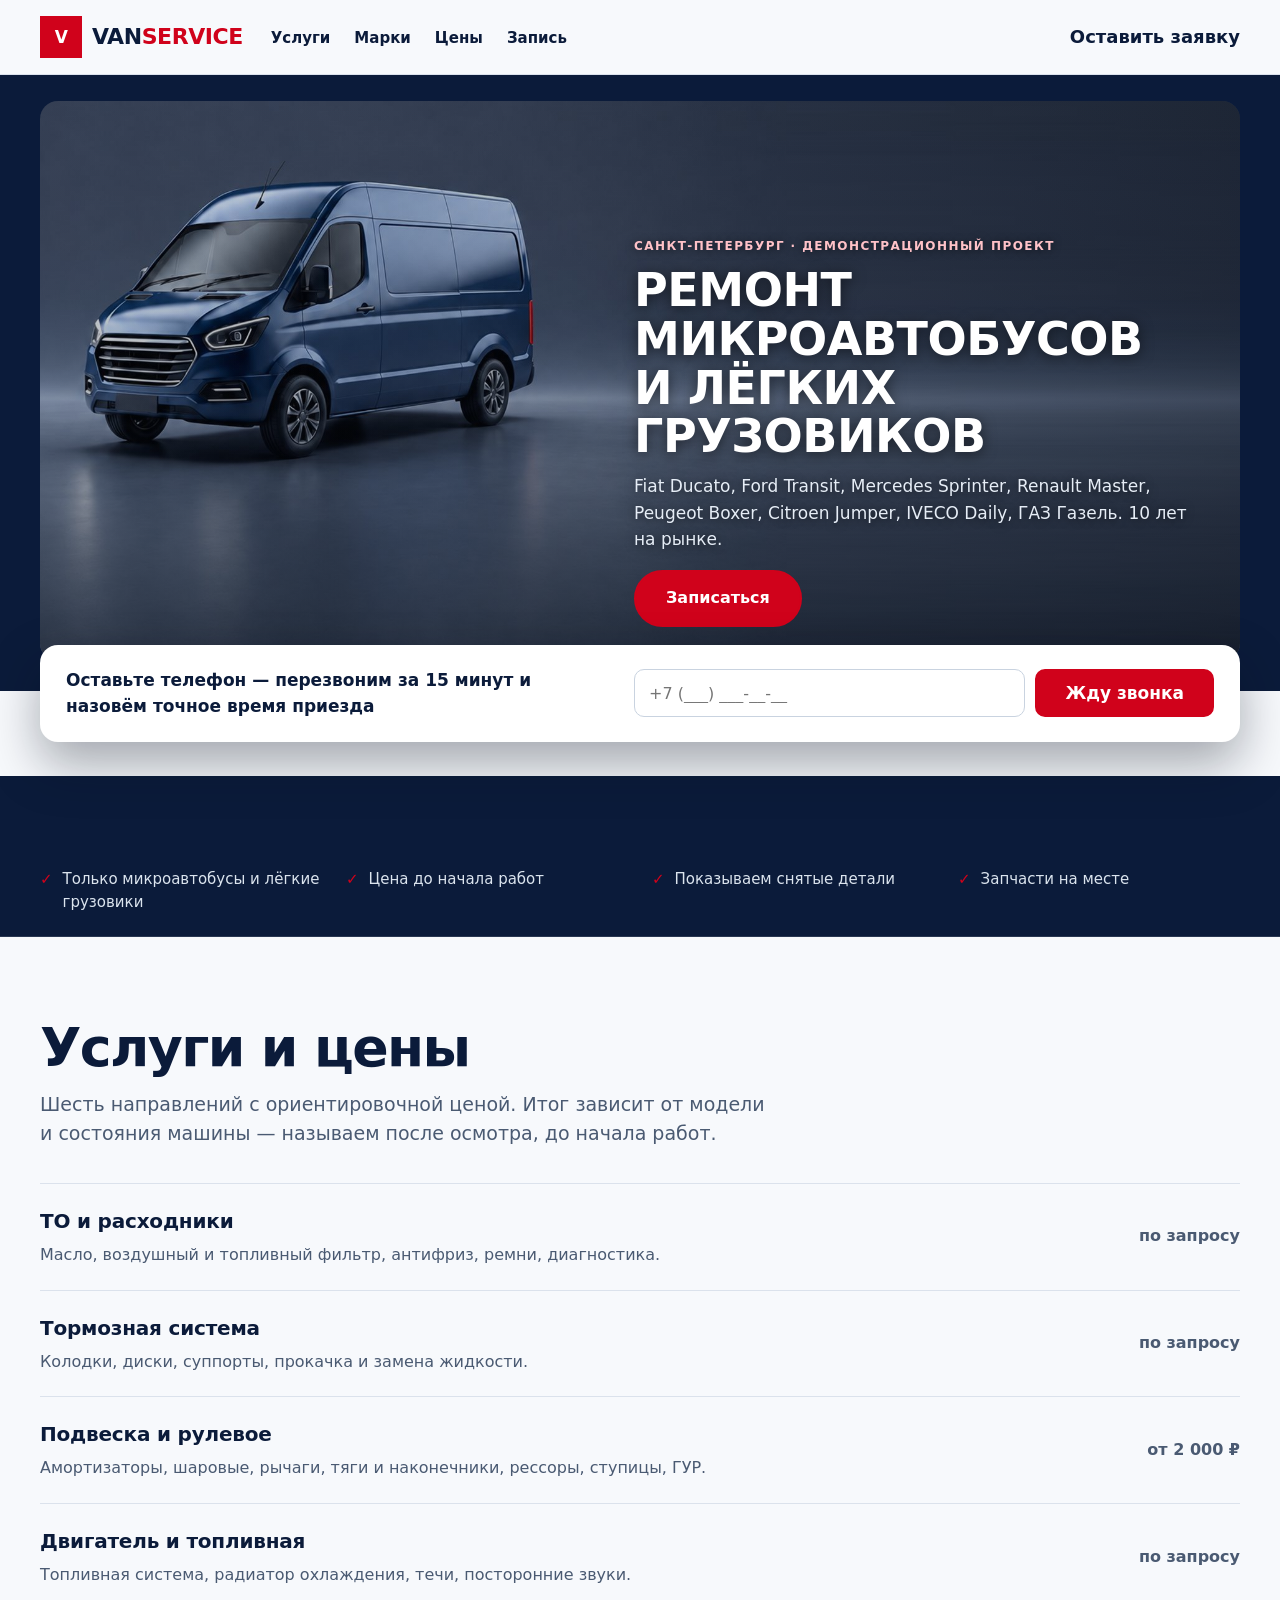
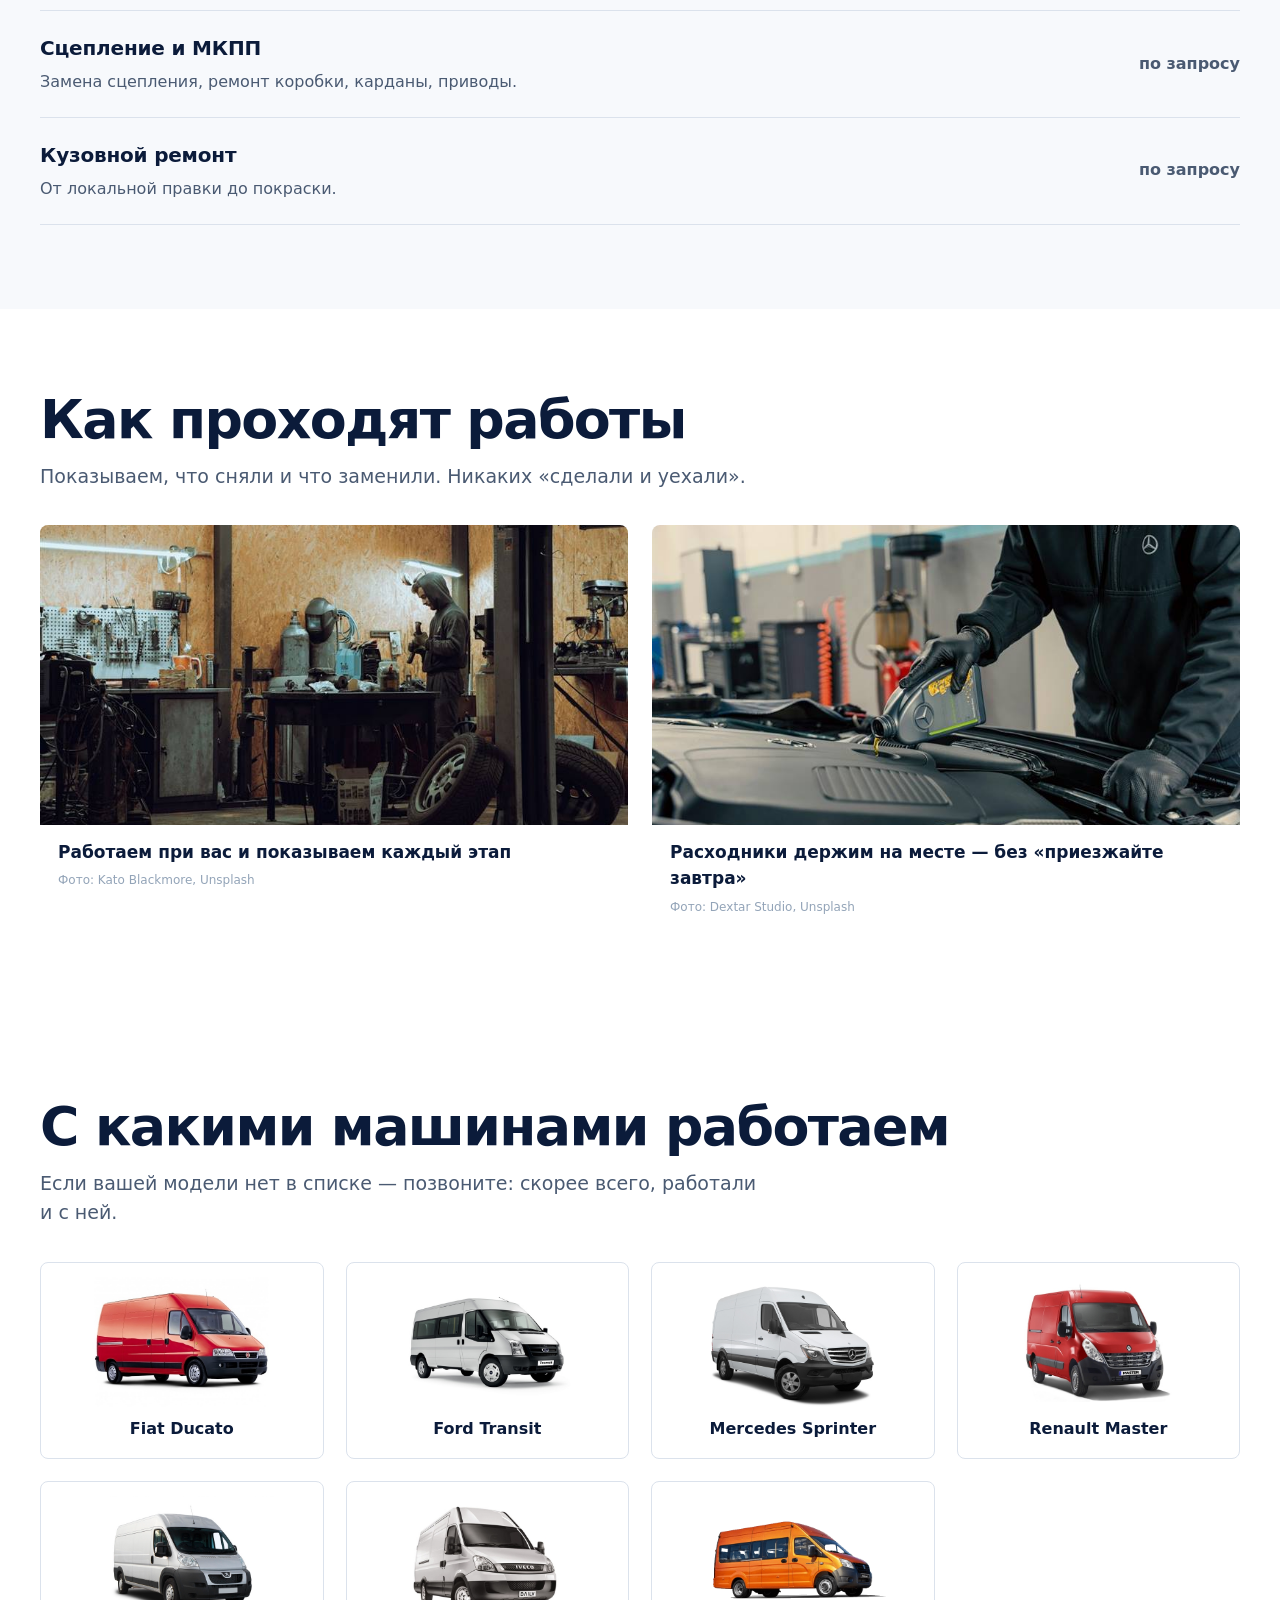
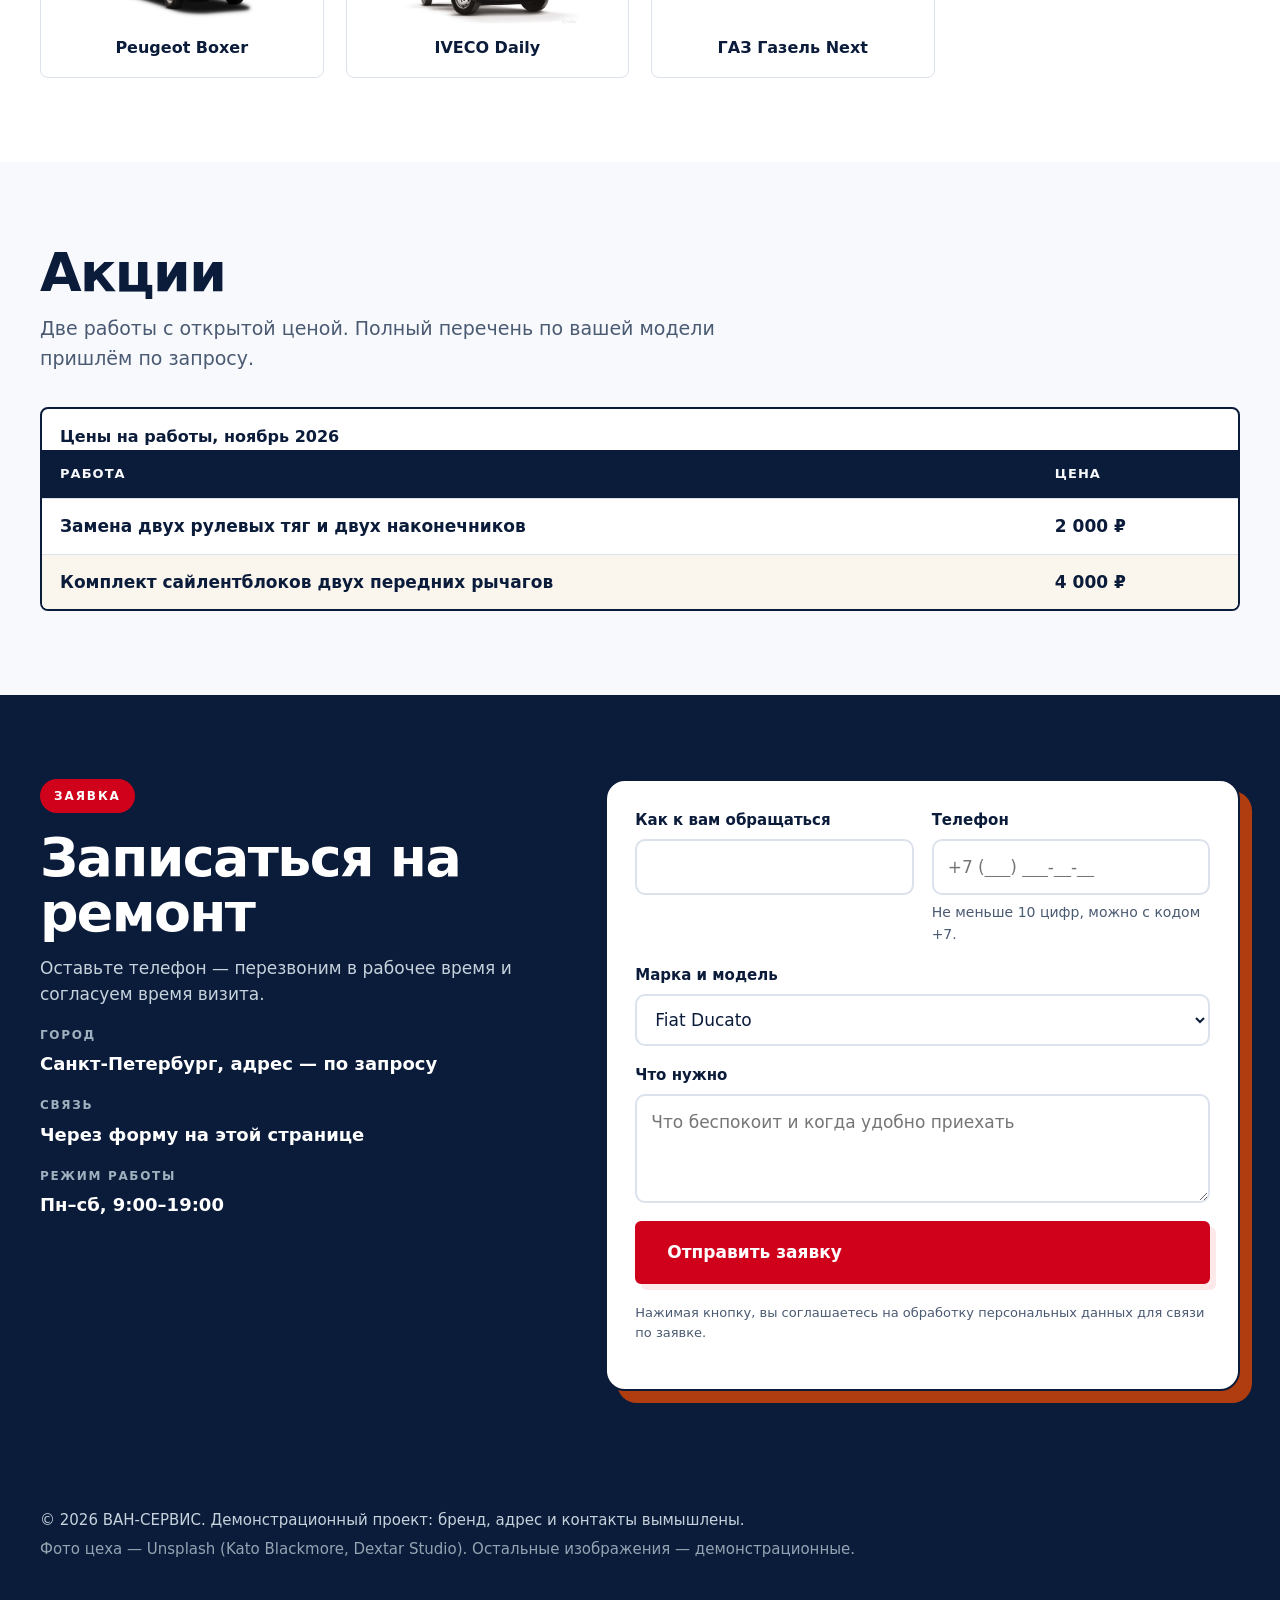
==== van-service/index.html @ dd8fe0c1 "Portfolio demo: van service landing (anonymized)" ====
<!DOCTYPE html>
<html lang="ru">
<head>
<meta charset="utf-8">
<meta name="viewport" content="width=device-width, initial-scale=1">
<title>Ремонт микроавтобусов — ВАН-СЕРВИС, Санкт-Петербург</title>
<meta name="description" content="Демонстрационный лендинг автосервиса: ремонт микроавтобусов Fiat Ducato, Ford Transit, Mercedes Sprinter, Renault Master, Peugeot Boxer, IVECO Daily и ГАЗ Газель. Бренд и контакты вымышлены.">
<link rel="stylesheet" href="styles.css">
<link rel="stylesheet" href="themes/premium.css">
<link rel="stylesheet" href="layout-photo-card.css">
<link rel="stylesheet" href="layout-sixt.css">
</head>
<body>
<a class="skip" href="#top">К основному содержимому</a>

<header class="site-header">
  <div class="wrap header-inner">
    <a class="logo" href="#top" aria-label="ВАН-СЕРВИС — на главную">
      <span class="logo-mark" aria-hidden="true">V</span>
      <span>VAN<span class="logo-accent">SERVICE</span></span>
    </a>
    <nav aria-label="Основная навигация">
      <ul class="nav">
        <li><a href="#services">Услуги</a></li>
        <li><a href="#models">Марки</a></li>
        <li><a href="#prices">Цены</a></li>
        <li><a href="#booking">Запись</a></li>
      </ul>
    </nav>
    <a class="phone" href="#booking">Оставить заявку</a>
  </div>
</header>

<main id="top" tabindex="-1">

  <!-- первый экран: тёмная полоса, авто-слайдер справа, белая карточка поверх -->
    <!-- первый экран в стиле Sixt: фото + текст поверх -->
  <section class="hero-sixt" aria-labelledby="hero-title">
    <div class="wrap">
      <div class="hero-sixt-media">
        <img src="assets/photos/van-studio-wide.jpg" width="2000" height="900"
             alt="Микроавтобус в тёмной студии">
        <div class="hero-sixt-text">
          <p class="hero-sixt-kicker">Санкт-Петербург · демонстрационный проект</p>
          <h1 id="hero-title">Ремонт микроавтобусов и лёгких грузовиков</h1>
          <p class="hero-sixt-lede">Fiat Ducato, Ford Transit, Mercedes Sprinter, Renault Master,
            Peugeot Boxer, Citroen Jumper, IVECO Daily, ГАЗ Газель. 10 лет на рынке.</p>
          <div class="hero-sixt-actions">
            <a class="btn btn-pill" href="#booking">Записаться</a>
          </div>
        </div>
      </div>
    </div>
  </section>
  <!-- полоса записи под первым экраном -->
  <section class="hero-strip" aria-label="Быстрая запись">
    <div class="wrap">
      <div class="hero-strip-inner">
        <p class="hero-strip-title">Оставьте телефон — перезвоним за 15 минут
          и назовём точное время приезда</p>
        <form class="hero-strip-form" novalidate>
          <label class="hero-strip-label" for="strip-phone">Телефон</label>
          <input id="strip-phone" name="phone" type="tel" inputmode="tel"
                 placeholder="+7 (___) ___-__-__" autocomplete="tel">
          <button class="btn" type="submit">Жду звонка</button>
        </form>
      </div>
    </div>
  </section>


  <!-- полоса фактов -->
  <section class="trust-strip" aria-label="Коротко о сервисе">
    <ul>
      <li>Только микроавтобусы и лёгкие грузовики</li>
      <li>Цена до начала работ</li>
      <li>Показываем снятые детали</li>
      <li>Запчасти на месте</li>
    </ul>
  </section>
<!-- услуги: каталог с ценами и сроком -->
  <section id="services" class="section" aria-labelledby="services-title">
    <div class="wrap">
      <h2 id="services-title">Услуги и цены</h2>
      <p class="section-lede">Шесть направлений с ориентировочной ценой. Итог зависит от модели
        и состояния машины — называем после осмотра, до начала работ.</p>
      <ul class="service-list">
        <li>
          <div>
            <h3>ТО и расходники</h3>
            <p>Масло, воздушный и топливный фильтр, антифриз, ремни, диагностика.</p>
          </div>
          <p class="service-price">по запросу</p>
        </li>
        <li>
          <div>
            <h3>Тормозная система</h3>
            <p>Колодки, диски, суппорты, прокачка и замена жидкости.</p>
          </div>
          <p class="service-price">по запросу</p>
        </li>
        <li>
          <div>
            <h3>Подвеска и рулевое</h3>
            <p>Амортизаторы, шаровые, рычаги, тяги и наконечники, рессоры, ступицы, ГУР.</p>
          </div>
          <p class="service-price">от 2 000 ₽</p>
        </li>
        <li>
          <div>
            <h3>Двигатель и топливная</h3>
            <p>Топливная система, радиатор охлаждения, течи, посторонние звуки.</p>
          </div>
          <p class="service-price">по запросу</p>
        </li>
        <li>
          <div>
            <h3>Сцепление и МКПП</h3>
            <p>Замена сцепления, ремонт коробки, карданы, приводы.</p>
          </div>
          <p class="service-price">по запросу</p>
        </li>
        <li>
          <div>
            <h3>Кузовной ремонт</h3>
            <p>От локальной правки до покраски.</p>
          </div>
          <p class="service-price">по запросу</p>
        </li>
      </ul>
    </div>
  </section>


  <!-- фото из цеха -->
  <section class="section section-alt" aria-labelledby="work-title">
    <div class="wrap">
      <h2 id="work-title">Как проходят работы</h2>
      <p class="section-lede">Показываем, что сняли и что заменили. Никаких «сделали и уехали».</p>
      <ul class="photo-grid">
        <li>
          <img src="assets/photos/photo-hands-opt.jpg" width="800" height="533" loading="lazy"
               alt="Мастер работает с двигателем микроавтобуса">
          <p class="photo-caption">Работаем при вас и показываем каждый этап</p>
          <p class="photo-credit">Фото: Kato Blackmore, Unsplash</p>
        </li>
        <li>
          <img src="assets/photos/photo-oil-opt.jpg" width="800" height="533" loading="lazy"
               alt="Замена масла в двигателе автомобиля">
          <p class="photo-caption">Расходники держим на месте — без «приезжайте завтра»</p>
          <p class="photo-credit">Фото: Dextar Studio, Unsplash</p>
        </li>
      </ul>
    </div>
  </section>

  <!-- марки -->
  <section id="models" class="section section-alt" aria-labelledby="models-title">
    <div class="wrap">
      <h2 id="models-title">С какими машинами работаем</h2>
      <p class="section-lede">Если вашей модели нет в списке — позвоните: скорее всего, работали и с ней.</p>
      <ul class="models">
        <li class="model"><img src="assets/ducato.jpg" width="600" height="400" loading="lazy" alt="Fiat Ducato"><p>Fiat Ducato</p></li>
        <li class="model"><img src="assets/transit.jpg" width="600" height="400" loading="lazy" alt="Ford Transit"><p>Ford Transit</p></li>
        <li class="model"><img src="assets/sprinter.jpg" width="600" height="400" loading="lazy" alt="Mercedes-Benz Sprinter"><p>Mercedes Sprinter</p></li>
        <li class="model"><img src="assets/master.jpg" width="600" height="400" loading="lazy" alt="Renault Master"><p>Renault Master</p></li>
        <li class="model"><img src="assets/boxer.jpg" width="600" height="400" loading="lazy" alt="Peugeot Boxer"><p>Peugeot Boxer</p></li>
        <li class="model"><img src="assets/iveco.jpg" width="600" height="400" loading="lazy" alt="IVECO Daily"><p>IVECO Daily</p></li>
        <li class="model"><img src="assets/gazelle-next.png" width="600" height="400" loading="lazy" alt="ГАЗ Газель Next"><p>ГАЗ Газель Next</p></li>
      </ul>
    </div>
  </section>

  <!-- цены -->
  <section id="prices" class="section" aria-labelledby="prices-title">
    <div class="wrap">
      <h2 id="prices-title">Акции</h2>
      <p class="section-lede">Две работы с открытой ценой. Полный перечень по вашей модели
        пришлём по запросу.</p>
      <div class="table-wrap" tabindex="0" role="region" aria-label="Таблица цен на работы">
        <table>
          <caption>Цены на работы, ноябрь 2026</caption>
          <thead>
            <tr>
              <th scope="col">Работа</th>
              <th scope="col">Цена</th>
            </tr>
          </thead>
          <tbody>
            <tr>
              <th scope="row">Замена двух рулевых тяг и двух наконечников</th>
              <td>2 000 ₽</td>
            </tr>
            <tr>
              <th scope="row">Комплект сайлентблоков двух передних рычагов</th>
              <td>4 000 ₽</td>
            </tr>
          </tbody>
        </table>
      </div>
    </div>
  </section>

  <!-- запись -->
  <section id="booking" class="section-dark" aria-labelledby="booking-title">
    <div class="wrap booking-grid">
      <div>
        <p class="eyebrow eyebrow-light">Заявка</p>
        <h2 id="booking-title">Записаться на ремонт</h2>
        <p class="dark-lede">Оставьте телефон — перезвоним в рабочее время и согласуем время визита.</p>
        <dl class="contacts">
          <dt>Город</dt>
          <dd>Санкт-Петербург, адрес — по запросу</dd>
          <dt>Связь</dt>
          <dd>Через форму на этой странице</dd>
          <dt>Режим работы</dt>
          <dd>Пн–сб, 9:00–19:00</dd>
        </dl>
      </div>

      <form class="form" id="booking-form" novalidate>
        <div class="field">
          <label for="name">Как к вам обращаться</label>
          <input id="name" name="name" type="text" autocomplete="name" required>
        </div>
        <div class="field">
          <label for="phone">Телефон</label>
          <input id="phone" name="phone" type="tel" autocomplete="tel" inputmode="tel"
                 placeholder="+7 (___) ___-__-__" aria-describedby="phone-hint" required>
          <p class="hint" id="phone-hint">Не меньше 10 цифр, можно с кодом +7.</p>
        </div>
        <div class="field field-wide">
          <label for="car">Марка и модель</label>
          <select id="car" name="car">
            <option>Fiat Ducato</option>
            <option>Ford Transit</option>
            <option>Mercedes Sprinter</option>
            <option>Renault Master</option>
            <option>Peugeot Boxer / Citroen Jumper</option>
            <option>IVECO Daily</option>
            <option>ГАЗ Газель / Газель Next</option>
            <option>Другая модель</option>
          </select>
        </div>
        <div class="field field-wide">
          <label for="comment">Что нужно</label>
          <textarea id="comment" name="comment" rows="3" placeholder="Что беспокоит и когда удобно приехать"></textarea>
        </div>
        <div class="field field-wide">
          <button class="btn" type="submit" id="submit">Отправить заявку</button>
          <p class="form-note">Нажимая кнопку, вы соглашаетесь на обработку персональных
            данных для связи по заявке.</p>
        </div>
        <p class="form-status" id="status" role="status" aria-live="polite"></p>
      </form>
    </div>
  </section>
</main>

<footer class="site-footer">
  <div class="wrap footer-inner">
    <p>© 2026 ВАН-СЕРВИС. Демонстрационный проект: бренд, адрес и контакты вымышлены.</p>
    <p class="credits">Фото цеха — Unsplash (Kato Blackmore, Dextar Studio). Остальные изображения — демонстрационные.</p>
  </div>
</footer>

<script>
  // форма в первом экране: переносим телефон в основную заявку
  (function () {
    var hero = document.querySelector('.hero-callback');
    if (!hero) return;
    hero.addEventListener('submit', function (e) {
      e.preventDefault();
      var val = document.getElementById('hero-phone').value.trim();
      var form = document.getElementById('booking-form');
      if (val && form) form.elements['phone'].value = val;
      document.getElementById('booking').scrollIntoView({ behavior: 'smooth', block: 'start' });
    });
  })();
</script>
<script src="slider.js"></script>
<script src="form.js"></script>

<script>
  // быстрая запись: телефон переносится в основную форму
  (function () {
    var strip = document.querySelector('.hero-strip-form');
    if (!strip) return;
    strip.addEventListener('submit', function (e) {
      e.preventDefault();
      var val = document.getElementById('strip-phone').value.trim();
      var form = document.getElementById('booking-form');
      if (form) {
        if (val) form.elements['phone'].value = val;
        document.getElementById('booking').scrollIntoView({ behavior: 'smooth', block: 'start' });
      }
    });
  })();
</script>
</body>
</html>
---- van-service/styles.css ----
/* ВАН-СЕРВИС — выразительная версия: бумага, графит, терракота.
   Контраст проверять: tools\check.py (светлая тема по умолчанию). */
:root {
  --ink: #0f1a24;
  --muted: #4a5a68;
  --line: #e3d8c6;
  --accent: #c2410c;
  --accent-dark: #9a3412;
  --accent-soft: #fbe7d5;
  --deep: #12212e;
  --deep-2: #1b3040;
  --paper: #f6f0e6;
  --dark: #12212e;
  --bg: #f6f0e6;
  --tint: #ffffff;
  --white: #ffffff;
  --radius: 4px;
  --shadow: 10px 10px 0 rgba(18, 33, 46, 0.12);
}

* { box-sizing: border-box; }
html { scroll-behavior: smooth; }

body {
  margin: 0;
  font: 17px/1.55 "Segoe UI", system-ui, -apple-system, sans-serif;
  color: var(--ink);
  background: var(--paper);
  -webkit-font-smoothing: antialiased;
}

.wrap { width: min(1200px, 100% - 40px); margin: 0 auto; }

h1, h2, h3 { margin: 0 0 14px; letter-spacing: -0.03em; }
h1 { font-size: clamp(34px, 4.4vw, 64px); line-height: 1.0; font-weight: 900; }
h2 { font-size: clamp(30px, 4.2vw, 58px); line-height: 1.02; font-weight: 900; }
h3 { font-size: 19px; font-weight: 800; letter-spacing: -0.01em; }
p { margin: 0 0 14px; }
a { color: var(--accent); }
a:hover { color: var(--accent-dark); }
.hl { color: var(--accent); }

:focus-visible { outline: 3px solid var(--accent); outline-offset: 3px; }

.skip {
  position: absolute; left: -9999px; top: 0; padding: 12px 18px;
  background: var(--ink); color: #fff; z-index: 100; font-weight: 700;
}
.skip:focus { left: 0; color: #fff; }

/* ---------- шапка ---------- */
.site-header {
  position: sticky; top: 0; z-index: 30;
  background: var(--paper);
  border-bottom: 1px solid var(--line);
}
.header-inner { display: flex; align-items: center; gap: 28px; padding: 16px 0; flex-wrap: wrap; }
.logo { display: inline-flex; align-items: center; gap: 10px; text-decoration: none; color: var(--ink); font-weight: 900; font-size: 22px; letter-spacing: -0.02em; }
.logo-mark { display: inline-grid; place-items: center; width: 42px; height: 42px; background: var(--accent); color: #fff; font-size: 17px; font-weight: 900; }
.logo-accent { color: var(--accent); }
.nav { display: flex; gap: 24px; list-style: none; margin: 0; padding: 0; flex-wrap: wrap; }
.nav a { color: var(--ink); text-decoration: none; font-weight: 700; font-size: 15px; padding: 6px 0; border-bottom: 2px solid transparent; }
.nav a:hover { border-bottom-color: var(--accent); }
.phone { margin-left: auto; font-weight: 900; font-size: 18px; text-decoration: none; color: var(--ink); white-space: nowrap; }
.phone:hover { color: var(--accent); }

/* ---------- кнопки ---------- */
.btn {
  display: inline-flex; align-items: center; gap: 8px;
  padding: 16px 30px; background: var(--accent); color: #fff;
  font: inherit; font-weight: 800; text-decoration: none;
  border: 2px solid var(--accent); border-radius: var(--radius);
  box-shadow: 6px 6px 0 var(--ink);
  cursor: pointer; transition: transform .12s ease, box-shadow .12s ease;
}
.btn:hover { background: var(--accent-dark); border-color: var(--accent-dark); color: #fff; transform: translate(2px, 2px); box-shadow: 3px 3px 0 var(--ink); }
.btn-ghost { background: transparent; color: var(--ink); border-color: var(--ink); box-shadow: 6px 6px 0 var(--accent); }
.btn-ghost:hover { background: var(--ink); color: var(--paper); border-color: var(--ink); box-shadow: 3px 3px 0 var(--accent); }
.section-dark .btn { box-shadow: 6px 6px 0 var(--accent-soft); }

/* ---------- первый экран ---------- */
.hero-slider {
  position: relative;
  overflow: hidden;
  background: var(--paper);
  border-bottom: 1px solid var(--line);
}
.hero-slider::before {
  content: "";
  position: absolute; inset: 0;
  background: var(--deep);
  clip-path: polygon(66% 0, 100% 0, 100% 100%, 52% 100%);
  z-index: 0;
}
.hero-slider::after {
  content: "";
  position: absolute; right: 0; bottom: 0; width: 46%; height: 100%;
  background:
    repeating-linear-gradient(135deg, rgba(255,255,255,.05) 0 2px, transparent 2px 14px);
  z-index: 0;
}
.hero-slider .slides { position: relative; z-index: 1; }
.hero-slider .slide { display: none; }
.hero-slider .slide.is-active { display: block; }

.slide-inner {
  display: grid;
  grid-template-columns: 1.02fr 0.98fr;
  gap: 40px;
  align-items: center;
  padding: 64px 0 44px;
  min-height: 560px;
}
.slide-text h1, .slide-text h2 { margin-bottom: 20px; }
.slide-text h1 .hl, .slide-text h2 .hl { color: var(--accent); }
.eyebrow {
  display: inline-block; margin: 0 0 18px;
  background: var(--ink); color: var(--paper);
  font-size: 12px; font-weight: 800; letter-spacing: .16em;
  text-transform: uppercase; padding: 8px 14px;
}
.slide-text { max-width: 58ch; }
.slide-lede { font-size: 19px; color: var(--muted); max-width: 42ch; }
.hero-actions { display: flex; gap: 14px; flex-wrap: wrap; margin: 28px 0 0; }

.slide-visual { position: relative; }
.slide-visual img {
  display: block; width: 100%; max-height: 430px; object-fit: contain;
  background: #fff; padding: 14px;
  border: 2px solid var(--ink);
  box-shadow: 12px 12px 0 rgba(255, 255, 255, 0.16);
}
.slide-note {
  margin: 16px 0 0; color: #e7ddcf; font-size: 16px; text-align: center;
}
.slide-note strong { display: block; margin-top: 4px; color: #fff; font-size: 30px; font-weight: 900; letter-spacing: -0.02em; }

.slider-bar {
  position: relative; z-index: 1;
  display: flex; align-items: center; justify-content: center; gap: 16px;
  padding: 0 0 28px;
}
.slider-btn {
  width: 48px; height: 48px; border-radius: 0;
  border: 2px solid var(--ink); background: var(--paper); color: var(--ink);
  font-size: 24px; line-height: 1; cursor: pointer; font-weight: 700;
}
.slider-btn:hover { background: var(--accent); border-color: var(--accent); color: #fff; }
.slider-dots { display: flex; gap: 8px; }
.dot { width: 34px; height: 6px; padding: 0; border: 0; background: rgba(18,33,46,.25); cursor: pointer; }
.dot.is-active { background: var(--accent); }
.sr-only { position: absolute; width: 1px; height: 1px; padding: 0; margin: -1px; overflow: hidden; clip: rect(0 0 0 0); white-space: nowrap; border: 0; }

/* ---------- цифры ---------- */
.stats { background: var(--deep); color: #fff; }
.stats-row {
  display: grid; grid-template-columns: repeat(auto-fit, minmax(200px, 1fr));
  gap: 1px; background: rgba(255,255,255,.14);
  border-top: 1px solid rgba(255,255,255,.14);
}
.stat { background: var(--deep); padding: 26px 20px; }
.stat b { display: block; font-size: clamp(34px, 4vw, 56px); font-weight: 900; letter-spacing: -0.04em; color: var(--accent-soft); line-height: 1; margin-bottom: 6px; }
.stat span { font-size: 15px; color: #c6d2dc; }

/* ---------- секции ---------- */
.section { padding: 84px 0; background: var(--paper); }
.section-alt { background: var(--white); }
.section-lede { color: var(--muted); max-width: 60ch; margin-bottom: 34px; font-size: 19px; }

/* преимущества */
.features { display: grid; grid-template-columns: repeat(auto-fit, minmax(260px, 1fr)); gap: 24px; list-style: none; margin: 0; padding: 0; }
.features li { background: var(--white); border: 1px solid var(--line); border-top: 6px solid var(--accent); padding: 26px; }
.feature-icon { display: grid; place-items: center; width: 46px; height: 46px; background: var(--accent-soft); margin-bottom: 16px; }
.feature-icon svg, .card .icon svg { width: 24px; height: 24px; fill: none; stroke: var(--accent); stroke-width: 2; stroke-linecap: round; stroke-linejoin: round; }
.features p { color: var(--muted); margin: 0; }

/* услуги — тёмная полоса */
.section-dark-band { background: var(--deep); color: #fff; padding: 84px 0; }
.section-dark-band h2 { color: #fff; }
.section-dark-band .section-lede { color: #c6d2dc; }
.cards { display: grid; grid-template-columns: repeat(auto-fit, minmax(300px, 1fr)); gap: 22px; list-style: none; margin: 0; padding: 0; }
.card {
  display: flex; flex-direction: column;
  background: var(--deep-2); border: 1px solid rgba(255,255,255,.14);
  padding: 26px; transition: border-color .15s ease, transform .15s ease;
}
.card:hover { border-color: var(--accent); transform: translateY(-3px); }
.card .icon { display: grid; place-items: center; width: 46px; height: 46px; background: rgba(194,65,12,.22); margin-bottom: 16px; }
.card p { color: #c6d2dc; margin-bottom: 12px; font-size: 16px; }
.card .price { margin: auto 0 0; padding-top: 12px; color: var(--accent-soft); font-weight: 900; font-size: 22px; letter-spacing: -0.02em; }

/* марки */
.models { display: grid; grid-template-columns: repeat(auto-fit, minmax(250px, 1fr)); gap: 22px; list-style: none; margin: 0; padding: 0; }
.model { background: var(--white); border: 1px solid var(--line); padding: 14px 14px 10px; text-align: center; }
.model img { display: block; width: 100%; height: 130px; object-fit: contain; }
.model p { margin: 10px 0 6px; font-weight: 800; font-size: 16px; }

/* таблица */
.table-wrap { overflow-x: auto; border: 2px solid var(--ink); background: var(--white); }
table { border-collapse: collapse; width: 100%; min-width: 540px; }
caption { text-align: left; padding: 16px 18px 0; font-weight: 800; font-size: 16px; }
th, td { padding: 14px 18px; text-align: left; border-bottom: 1px solid var(--line); }
thead th { background: var(--ink); color: var(--paper); font-size: 13px; text-transform: uppercase; letter-spacing: .08em; }
tbody tr:nth-child(even) { background: #faf6ee; }
tbody tr:last-child th, tbody tr:last-child td { border-bottom: 0; }
td { white-space: nowrap; font-weight: 800; }

/* шаги */
.steps { display: grid; grid-template-columns: repeat(auto-fit, minmax(250px, 1fr)); gap: 22px; list-style: none; counter-reset: step; margin: 0; padding: 0; }
.steps li { position: relative; background: var(--white); border: 1px solid var(--line); padding: 28px 24px 24px; }
.steps li::before {
  counter-increment: step; content: counter(step, decimal-leading-zero);
  display: block; font-size: 44px; font-weight: 900; line-height: 1;
  color: var(--accent); letter-spacing: -0.04em; margin-bottom: 12px;
}
.steps p { color: var(--muted); margin: 0; }

/* запись */
.section-dark { background: var(--deep); color: #fff; padding: 84px 0; }
.section-dark h2 { color: #fff; }
.eyebrow-light { background: var(--accent); color: #fff; }
.dark-lede { color: #c6d2dc; max-width: 44ch; }
.booking-grid { display: grid; grid-template-columns: 0.9fr 1.1fr; gap: 46px; align-items: start; }
.contacts { margin: 0; }
.contacts dt { font-weight: 800; margin-top: 18px; font-size: 12px; letter-spacing: .14em; text-transform: uppercase; color: #9fb0be; }
.contacts dd { margin: 6px 0 0; font-size: 18px; font-weight: 700; color: #fff; }
.contacts a { color: var(--accent-soft); }

.form {
  background: var(--white); color: var(--ink);
  border: 2px solid var(--ink); padding: 28px;
  display: grid; grid-template-columns: 1fr 1fr; gap: 18px;
  box-shadow: 12px 12px 0 rgba(194, 65, 12, 0.9);
}
.field { display: flex; flex-direction: column; gap: 7px; }
.field-wide { grid-column: 1 / -1; }
label { font-weight: 700; font-size: 15px; }
input, select, textarea {
  font: inherit; color: var(--ink); width: 100%;
  padding: 13px 14px; background: #fff;
  border: 2px solid var(--line); border-radius: 0;
}
input:hover, select:hover, textarea:hover { border-color: #c9bda8; }
input:focus, select:focus, textarea:focus { border-color: var(--accent); outline: 3px solid rgba(194,65,12,.25); outline-offset: 1px; }
textarea { resize: vertical; }
.hint { margin: 0; font-size: 14px; color: var(--muted); }
.form-note { margin: 12px 0 0; font-size: 13px; color: var(--muted); }
.form-status { grid-column: 1 / -1; margin: 0; font-weight: 800; }
.form-status.ok { color: #0d6b3f; }
.form-status.err { color: #b42318; }
input[aria-invalid="true"], select[aria-invalid="true"] { border-color: #b42318; background: #fff6f5; }

/* подвал */
.site-footer { background: var(--ink); color: #c6d2dc; padding: 34px 0 44px; font-size: 15px; }
.footer-inner p { margin: 0 0 6px; }
.credits { color: #93a4b2; }

/* адаптив */
@media (max-width: 900px) {
  .hero-slider::before { clip-path: polygon(0 62%, 100% 44%, 100% 100%, 0 100%); }
  .hero-slider::after { display: none; }
  .slide-inner { grid-template-columns: 1fr; gap: 24px; padding: 36px 0 28px; min-height: 0; }
  .slide-visual { order: -1; }
  .slide-visual img { max-height: 240px; }
  .slide-note { color: var(--muted); }
  .slide-note strong { color: var(--accent); }
  .booking-grid { grid-template-columns: 1fr; gap: 32px; }
  .form { grid-template-columns: 1fr; box-shadow: 8px 8px 0 rgba(194,65,12,.9); }
  .phone { margin-left: 0; }
  .section, .section-dark, .section-dark-band { padding: 56px 0; }
}

@media (prefers-reduced-motion: reduce) {
  html { scroll-behavior: auto; }
  * { transition: none !important; animation: none !important; }
  .btn:hover, .card:hover { transform: none; }
}

/* ======================= СКРУГЛЕНИЯ ======================= */
:root { --radius: 16px; }

.btn { border-radius: 12px; }
.btn-ghost { border-radius: 12px; }

.eyebrow { border-radius: 999px; }

.card { border-radius: var(--radius); }
.features li { border-radius: var(--radius); }
.steps li { border-radius: var(--radius); }
.model { border-radius: var(--radius); overflow: hidden; }
.model img { border-radius: 10px; }

.table-wrap { border-radius: var(--radius); overflow: hidden; }

.slide-visual img { border-radius: 18px; }
.slide-note { border-radius: 0; }

.form { border-radius: 20px; }
input, select, textarea { border-radius: 10px; }

.slider-btn { border-radius: 50%; }
.dot { border-radius: 999px; }

.stats-row { border-radius: 0; }
.stat { border-radius: 0; }

.site-footer { border-radius: 0; }
/* шапка на телефоне: ссылка-действие как пилюля */
@media (max-width: 900px) {
  .header-inner .phone {
    display: inline-block; margin-top: 8px; padding: 9px 16px;
    font-size: 15px; line-height: 1; color: #fff;
    background: #d0021b; border-radius: 999px;
  }
  .header-inner .phone:hover { color: #fff; background: #b00216; }
}
---- van-service/themes/premium.css ----
/* Premium Trades: тёмно-синий + красный (рецепт H, как Pimlico) */
:root {
  --ink: #0b1b3a; --muted: #4a5a72; --line: #dbe2ec;
  --accent: #d0021b; --accent-dark: #b00016; --accent-soft: #fde8ea;
  --deep: #0b1b3a; --deep-2: #132a52;
  --paper: #f7f9fc; --white: #ffffff; --dark: #0b1b3a; --bg: #f7f9fc; --tint: #ffffff;
  --radius: 8px;
}
.btn { box-shadow: none; border-radius: 6px; }
.btn:hover { transform: none; box-shadow: 0 10px 24px rgba(208, 2, 27, .25); }
.stats { background: var(--deep); }
.stat b { color: #ffffff; }
.stat span { color: #b9c6d8; }
---- van-service/layout-photo-card.css ----
/* Компоновка «фото-полоса + карточка поверх» для ВАН-СЕРВИС.
   Работает поверх styles.css и темы premium. */

.hero-band {
  position: relative;
  background: var(--deep);
  color: #fff;
  overflow: hidden;
  padding: 56px 0 44px;
}
.hero-band::before {
  content: "";
  position: absolute; inset: 0;
  background: repeating-linear-gradient(135deg, rgba(255,255,255,.04) 0 2px, transparent 2px 18px);
  pointer-events: none;
}
.hero-band-inner {
  position: relative;
  z-index: 1;
  display: grid;
  grid-template-columns: minmax(320px, 560px) 1fr;
  gap: 40px;
  align-items: start;
}

/* белая карточка поверх тёмной полосы */
.hero-card {
  background: #fff;
  color: var(--ink);
  border-radius: 20px;
  padding: 32px;
  box-shadow: 0 26px 60px rgba(0, 0, 0, .35);
  margin-bottom: -70px;
}
.hero-card h1 { font-size: clamp(28px, 3.2vw, 44px); margin-bottom: 14px; }
.hero-card-lede { color: var(--muted); font-size: 17px; margin-bottom: 20px; }
.hero-callback { display: grid; grid-template-columns: 1fr auto; gap: 12px; align-items: end; }
.hero-callback .btn { height: 52px; }
.hero-rating {
  margin: 16px 0 0;
  font-size: 14px;
  color: var(--muted);
}
.hero-rating b { color: var(--ink); }

/* слайдер справа */
.hero-visual { position: relative; }
.hero-visual .slides { position: relative; }
.hero-visual .slide { display: none; margin: 0; }
.hero-visual .slide.is-active { display: block; }
.hero-visual .slide img {
  width: 100%;
  height: auto;
  max-height: 420px;
  object-fit: contain;
  display: block;
  background: #fff;
  border-radius: 18px;
  padding: 14px;
}
.hero-visual .slider-bar {
  display: flex;
  align-items: center;
  justify-content: center;
  gap: 14px;
  padding: 16px 0 0;
}

/* полоса фактов под первым экраном */
.trust-strip {
  background: var(--deep);
  color: #fff;
  padding: 92px 0 22px;
  border-bottom: 1px solid rgba(255,255,255,.12);
}
.trust-strip ul {
  width: min(1200px, 100% - 40px);
  margin: 0 auto;
  display: grid;
  grid-template-columns: repeat(auto-fit, minmax(220px, 1fr));
  gap: 12px 24px;
  list-style: none;
  padding: 0;
}
.trust-strip li {
  display: flex;
  gap: 10px;
  align-items: flex-start;
  font-size: 15px;
  color: #dbe4ee;
}
.trust-strip li::before { content: "✓"; color: var(--accent); font-weight: 800; }

/* каталог услуг: строка + цена справа */
.service-list { list-style: none; margin: 0; padding: 0; }
.service-list li {
  display: grid;
  grid-template-columns: 1fr auto;
  gap: 24px;
  align-items: center;
  padding: 22px 0;
  border-bottom: 1px solid var(--line);
}
.service-list li:first-child { border-top: 1px solid var(--line); }
.service-list h3 { margin: 0 0 6px; font-size: 20px; }
.service-list p { margin: 0; color: var(--muted); font-size: 16px; }
.service-price {
  margin: 0;
  font-weight: 800;
  font-size: 20px;
  white-space: nowrap;
  color: var(--accent);
}

@media (max-width: 900px) {
  .hero-band { padding-top: 28px; }
  .hero-band-inner { grid-template-columns: 1fr; gap: 24px; }
  .hero-visual { order: -1; }
  .hero-visual .slide img { max-height: 220px; }
  .hero-card { margin-bottom: 0; padding: 24px; }
  .hero-callback { grid-template-columns: 1fr; }
  .trust-strip { padding: 24px 0 18px; }
  .service-list li { grid-template-columns: 1fr; gap: 8px; }
}

/* фото-полоса */
.photo-band { position: relative; }
.photo-band img { width: 100%; height: 440px; object-fit: cover; object-position: center 58%; display: block; }
.photo-band-note {
  position: absolute;
  left: max(20px, calc((100% - 1200px) / 2));
  bottom: 32px;
  max-width: 560px;
  background: rgba(11, 27, 58, .9);
  color: #fff;
  padding: 22px 24px;
  border-radius: 16px;
}
.photo-band-note p { margin: 0 0 8px; color: #dbe4ee; font-size: 16px; }
.photo-band-note p:last-child { margin-bottom: 0; }
.photo-band-kicker {
  text-transform: uppercase;
  letter-spacing: .1em;
  font-size: 12px;
  color: #ffb3b9 !important;
  margin-bottom: 10px !important;
}
.photo-credit { font-size: 12px !important; color: #93a4b8 !important; }

@media (max-width: 900px) {
  .photo-band img { height: 300px; }
  .photo-band-note { position: static; border-radius: 0; }
}

/* фотоблок «как работаем» */
.photo-grid {
  display: grid;
  grid-template-columns: repeat(auto-fit, minmax(300px, 1fr));
  gap: 24px;
  list-style: none;
  margin: 0;
  padding: 0;
}
.photo-grid li { background: #fff; border-radius: var(--radius); overflow: hidden; }
.photo-grid img { width: 100%; height: 300px; object-fit: cover; display: block; }
.photo-caption { margin: 14px 18px 6px; font-weight: 700; font-size: 17px; }
.photo-credit { margin: 0 18px 16px; font-size: 12px; color: var(--muted); }





/* --- фото фоном первого экрана, карточка вверху справа --- */
.hero-band {
  position: relative;
  background: linear-gradient(120deg, #0d2145 0%, #0b1b3a 55%, #081428 100%);
  padding: 36px 0 36px;
}
.hero-photo {
  position: absolute;
  left: max(18px, calc((100% - 1240px) / 2));
  top: 50%;
  transform: translateY(-50%);
  width: min(58%, 620px);
  height: 440px;
  object-fit: cover;
  object-position: center 55%;
  border-radius: 18px;
  box-shadow: 0 26px 60px rgba(0, 0, 0, .45);
  display: block;
}
.hero-band::before { display: none; }
.hero-band-inner {
  display: flex;
  justify-content: flex-end;
  align-items: flex-start;
  min-height: 560px;
  max-width: none;
  padding-right: 18px;
}
.hero-visual { display: none; }
.hero-card {
  width: min(470px, 100%);
  margin: 0;
  padding: 26px 28px 24px;
}
.hero-card h1 { font-size: clamp(26px, 2.6vw, 36px); }
.hero-card-lede { font-size: 15px; margin-bottom: 16px; }

@media (max-width: 900px) {
  .hero-band { padding: 20px 0 16px; background-position: 58% 32%; }
  .hero-band-inner { display: block; min-height: 0; }
  .hero-card { width: 100%; padding: 20px; }
}

/* форма в карточке первого экрана — в одну колонку */
.hero-card .hero-callback { grid-template-columns: 1fr; gap: 10px; }
.hero-card .hero-callback .btn { width: 100%; height: 48px; }
.hero-card { padding-bottom: 28px; }
---- van-service/layout-sixt.css ----
/* Первый экран в стиле Sixt: фото с текстом поверх */
.hero-sixt { background: #0b1b3a; padding: 26px 0 30px; }
.hero-sixt-media { position: relative; border-radius: 18px; overflow: hidden; }
.hero-sixt-media img {
  width: 100%; height: 560px; object-fit: cover; object-position: 0% 50%; display: block;
}
.hero-sixt-media::after {
  content: ""; position: absolute; inset: 0;
  background: linear-gradient(180deg, rgba(5,11,22,.10) 0%, rgba(5,11,22,.25) 55%, rgba(5,11,22,.62) 100%),
              linear-gradient(260deg, rgba(5,11,22,.45) 0%, rgba(5,11,22,.12) 55%, rgba(5,11,22,0) 100%);
}
.hero-sixt-text { position: absolute; left: auto; right: 46px; bottom: 34px; z-index: 2; color: #fff; max-width: 560px; }
.hero-sixt-kicker {
  text-transform: uppercase; letter-spacing: .12em; font-size: 12px;
  color: #ffc2c8; margin: 0 0 10px; font-weight: 700; text-shadow: 0 1px 8px rgba(0, 0, 0, .6);
}
.hero-sixt-text h1 {
  text-shadow: 0 2px 14px rgba(0, 0, 0, .55);
  font-size: clamp(28px, 3.6vw, 52px); line-height: 1.06; margin: 0 0 12px;
  text-transform: uppercase; letter-spacing: -.01em; max-width: 22ch;
}
.hero-sixt-lede { color: #e6edf6; font-size: 17px; max-width: 62ch; margin: 0 0 18px;
  text-shadow: 0 1px 10px rgba(0, 0, 0, .60); }
.hero-sixt-actions { display: flex; align-items: center; gap: 18px; flex-wrap: wrap; }
.btn-pill { border-radius: 999px; padding: 14px 30px; font-size: 16px; }
.hero-sixt-phone {
  color: #fff; font-weight: 800; font-size: 18px; text-decoration: none;
  border-bottom: 2px solid rgba(255,255,255,.45); padding-bottom: 2px;
}
.hero-sixt-facts { color: #dfe7f1; font-size: 14px; margin: 14px 0 0; text-shadow: 0 1px 8px rgba(0, 0, 0, .6); }
.hero-sixt-facts b { color: #fff; }

@media (max-width: 900px) {
  .hero-sixt { padding: 16px 0 20px; }
  .hero-sixt-media { background: #0d2145; }
  .hero-sixt-media img { height: 250px; object-position: 8% 45%; border-radius: 14px 14px 0 0; }
  .hero-sixt-media::after { display: none; }
  .hero-sixt-text { position: static; padding: 18px 16px 20px; max-width: none; }
  .hero-sixt-text { left: auto; right: 18px; bottom: 20px; max-width: calc(100% - 36px); }
  .hero-sixt-text h1 {
  text-shadow: 0 2px 14px rgba(0, 0, 0, .55); font-size: 26px; max-width: none; }
  .hero-sixt-lede { font-size: 15px; margin-bottom: 14px; }
  .btn-pill { padding: 13px 24px; }
  .hero-sixt-phone { font-size: 16px; }
}

/* полоса быстрой записи под первым экраном */
.hero-strip { margin-top: -46px; position: relative; z-index: 5; padding-bottom: 34px; }
.hero-strip-inner {
  background: #fff; border-radius: 18px; padding: 22px 26px;
  box-shadow: 0 22px 50px rgba(6, 14, 30, .35);
  display: flex; align-items: center; justify-content: space-between; gap: 24px;
  flex-wrap: wrap;
}
.hero-strip-title { margin: 0; font-weight: 700; font-size: 17px; color: #0b1b3a; max-width: 46ch; }
.hero-strip-form { display: flex; align-items: center; gap: 10px; flex: 1 1 380px; }
.hero-strip-label {
  position: absolute; width: 1px; height: 1px; overflow: hidden;
  clip: rect(0 0 0 0); white-space: nowrap;
}
.hero-strip-form input {
  flex: 1 1 auto; min-width: 180px; height: 48px; border-radius: 10px;
  border: 1px solid #c9d3e0; padding: 0 14px; font-size: 16px; color: #101828;
}
.hero-strip-form input:focus { outline: 3px solid rgba(208, 2, 27, .35); outline-offset: 1px; }
.hero-strip-form .btn { height: 48px; padding: 0 28px; border-radius: 10px; white-space: nowrap; }

@media (max-width: 900px) {
  .hero-strip { margin-top: -18px; padding-bottom: 22px; }
  .hero-strip-inner { padding: 18px; gap: 14px; }
  .hero-strip-title { font-size: 15px; }
  .hero-strip-form { flex: 1 1 100%; }
}

@media (max-width: 600px) {
  .hero-strip { margin-top: -14px; }
  .hero-strip-inner { padding: 16px; }
  .hero-strip-form { flex-direction: column; align-items: stretch; gap: 8px; }
  .hero-strip-form input { width: 100%; }
  .hero-strip-form .btn { width: 100%; }
}
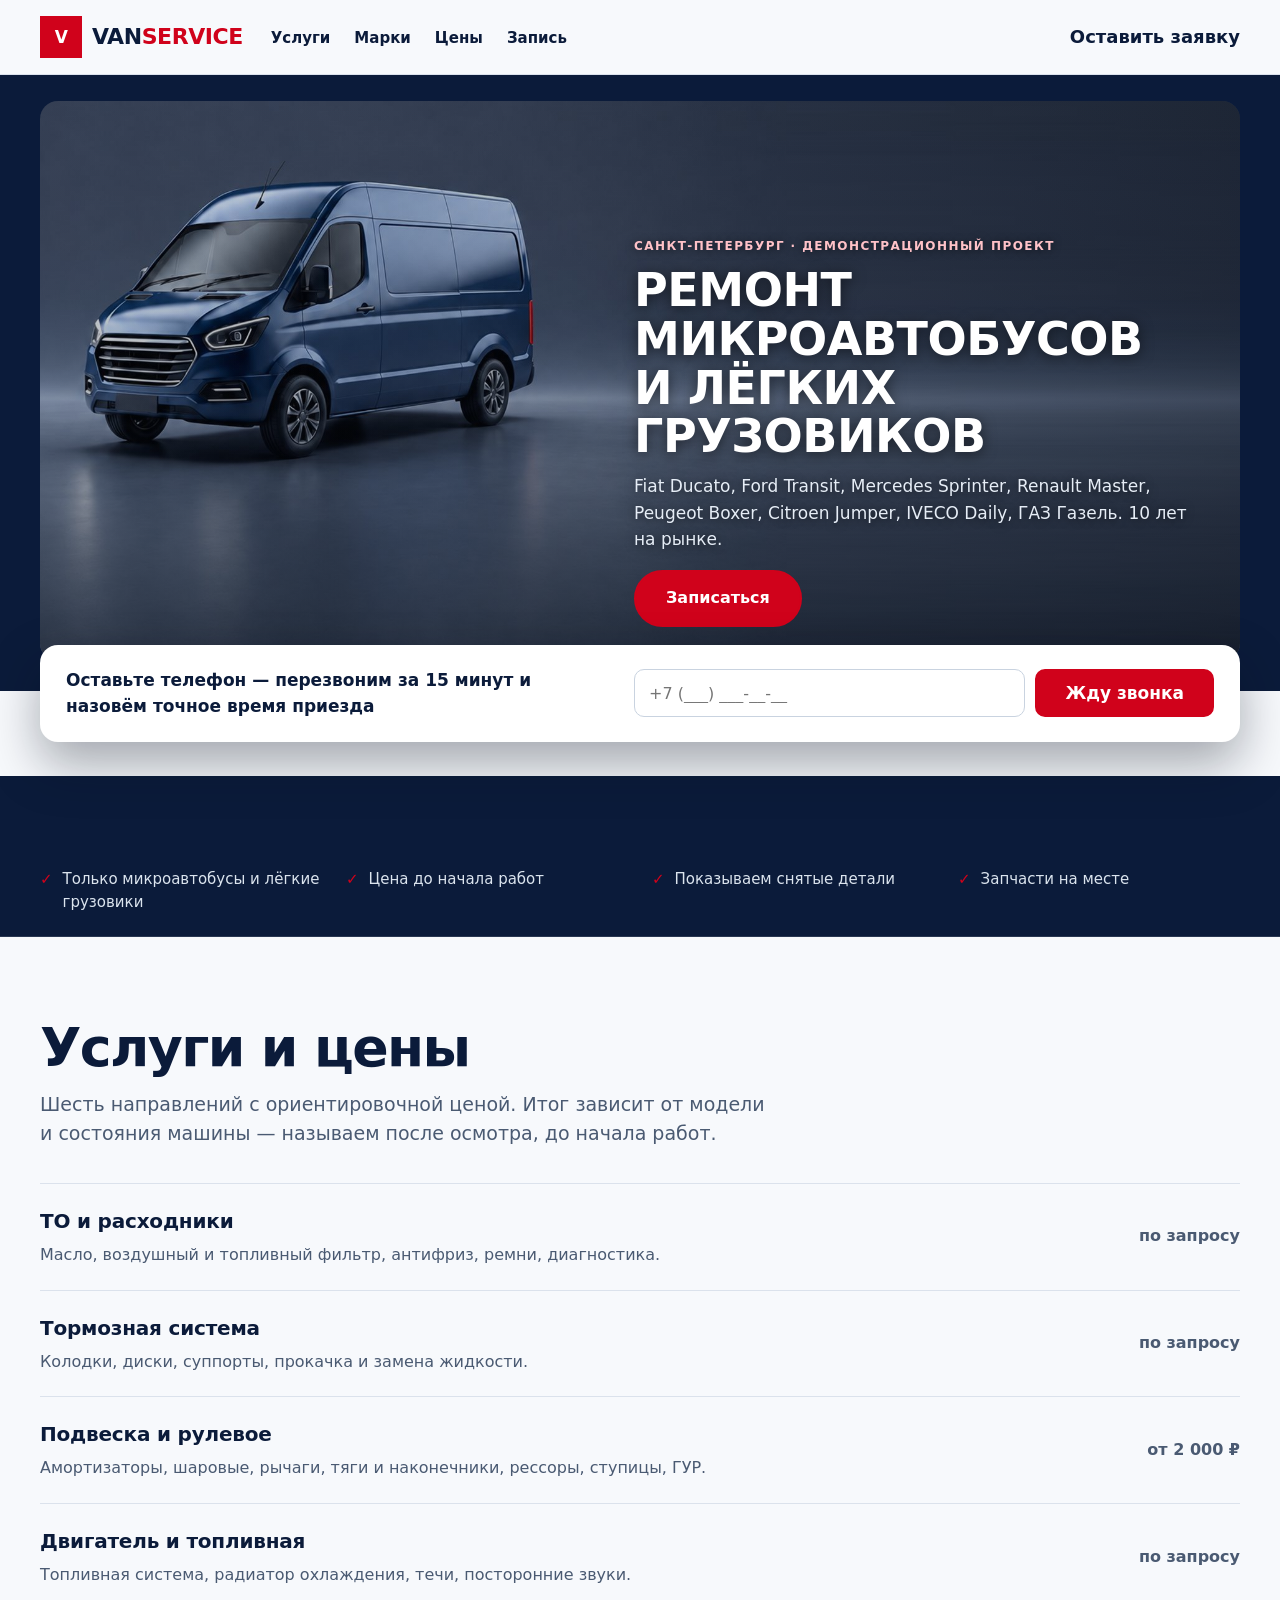
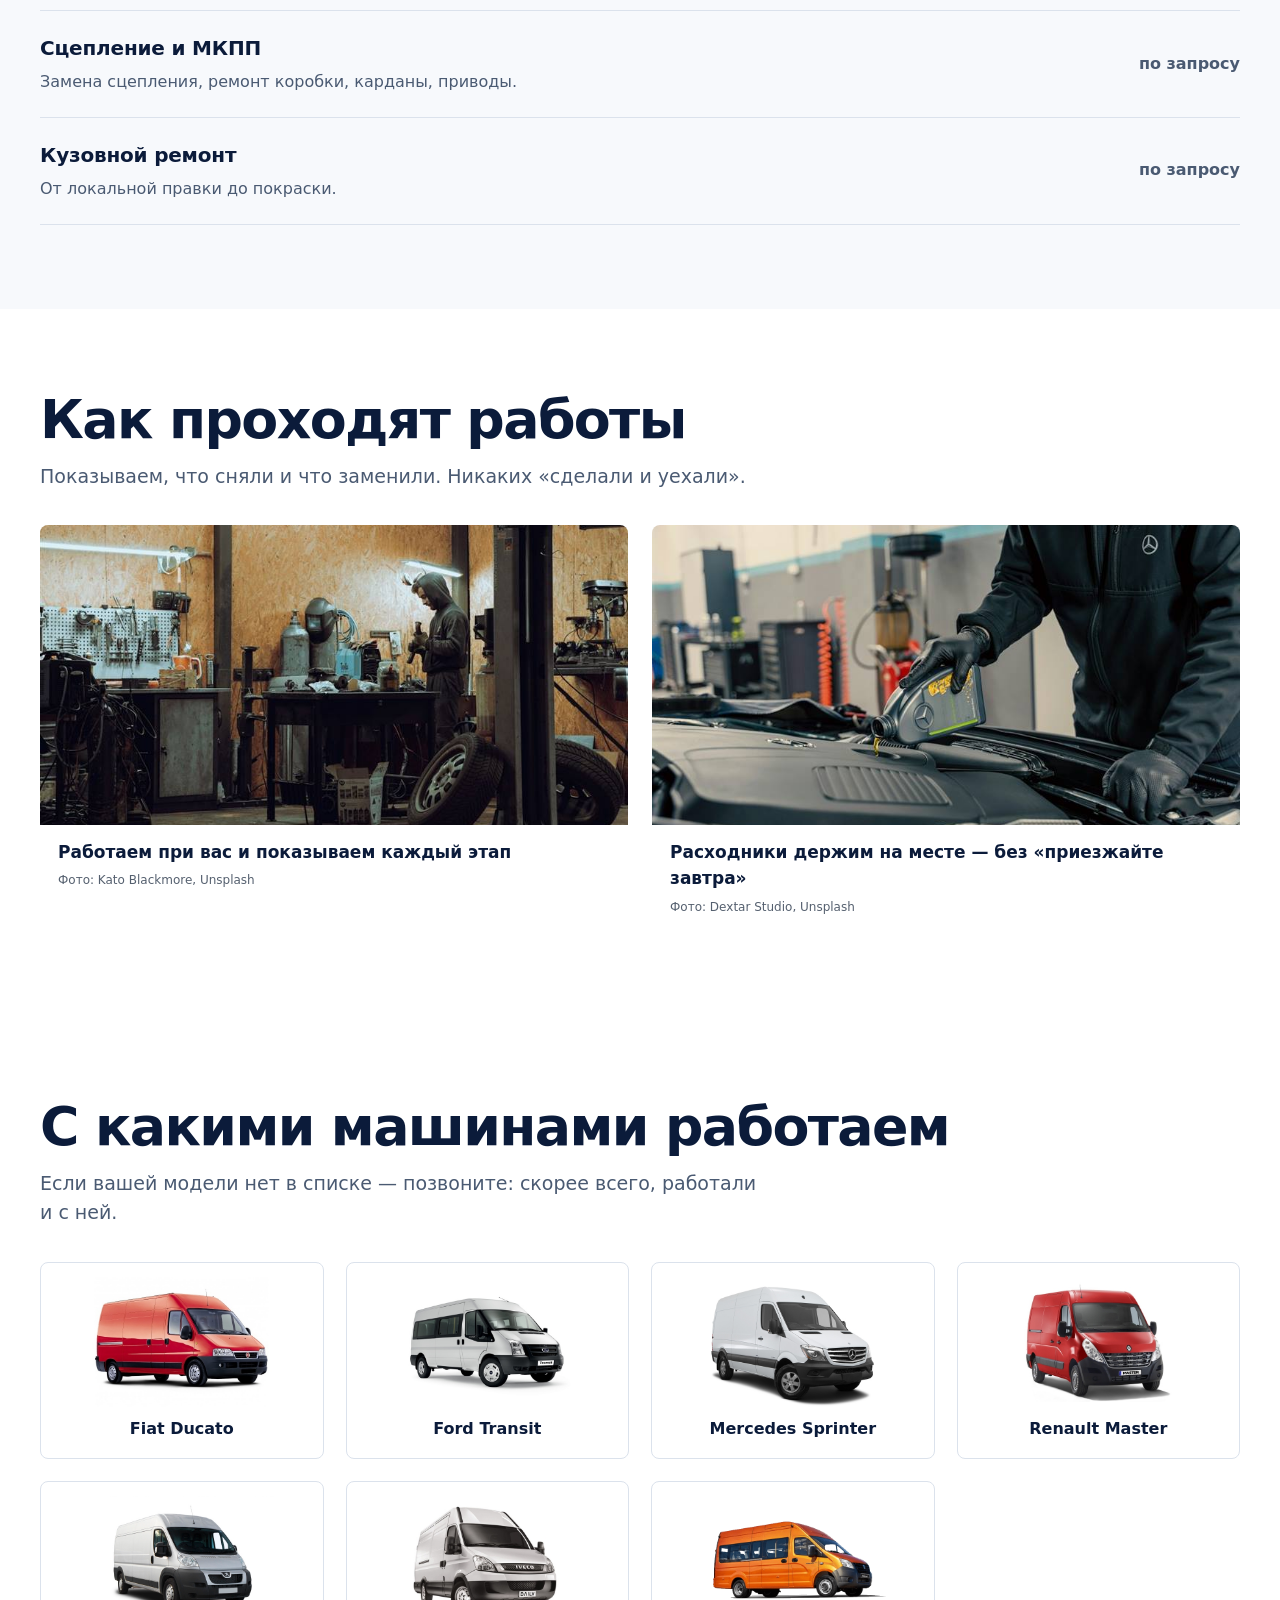
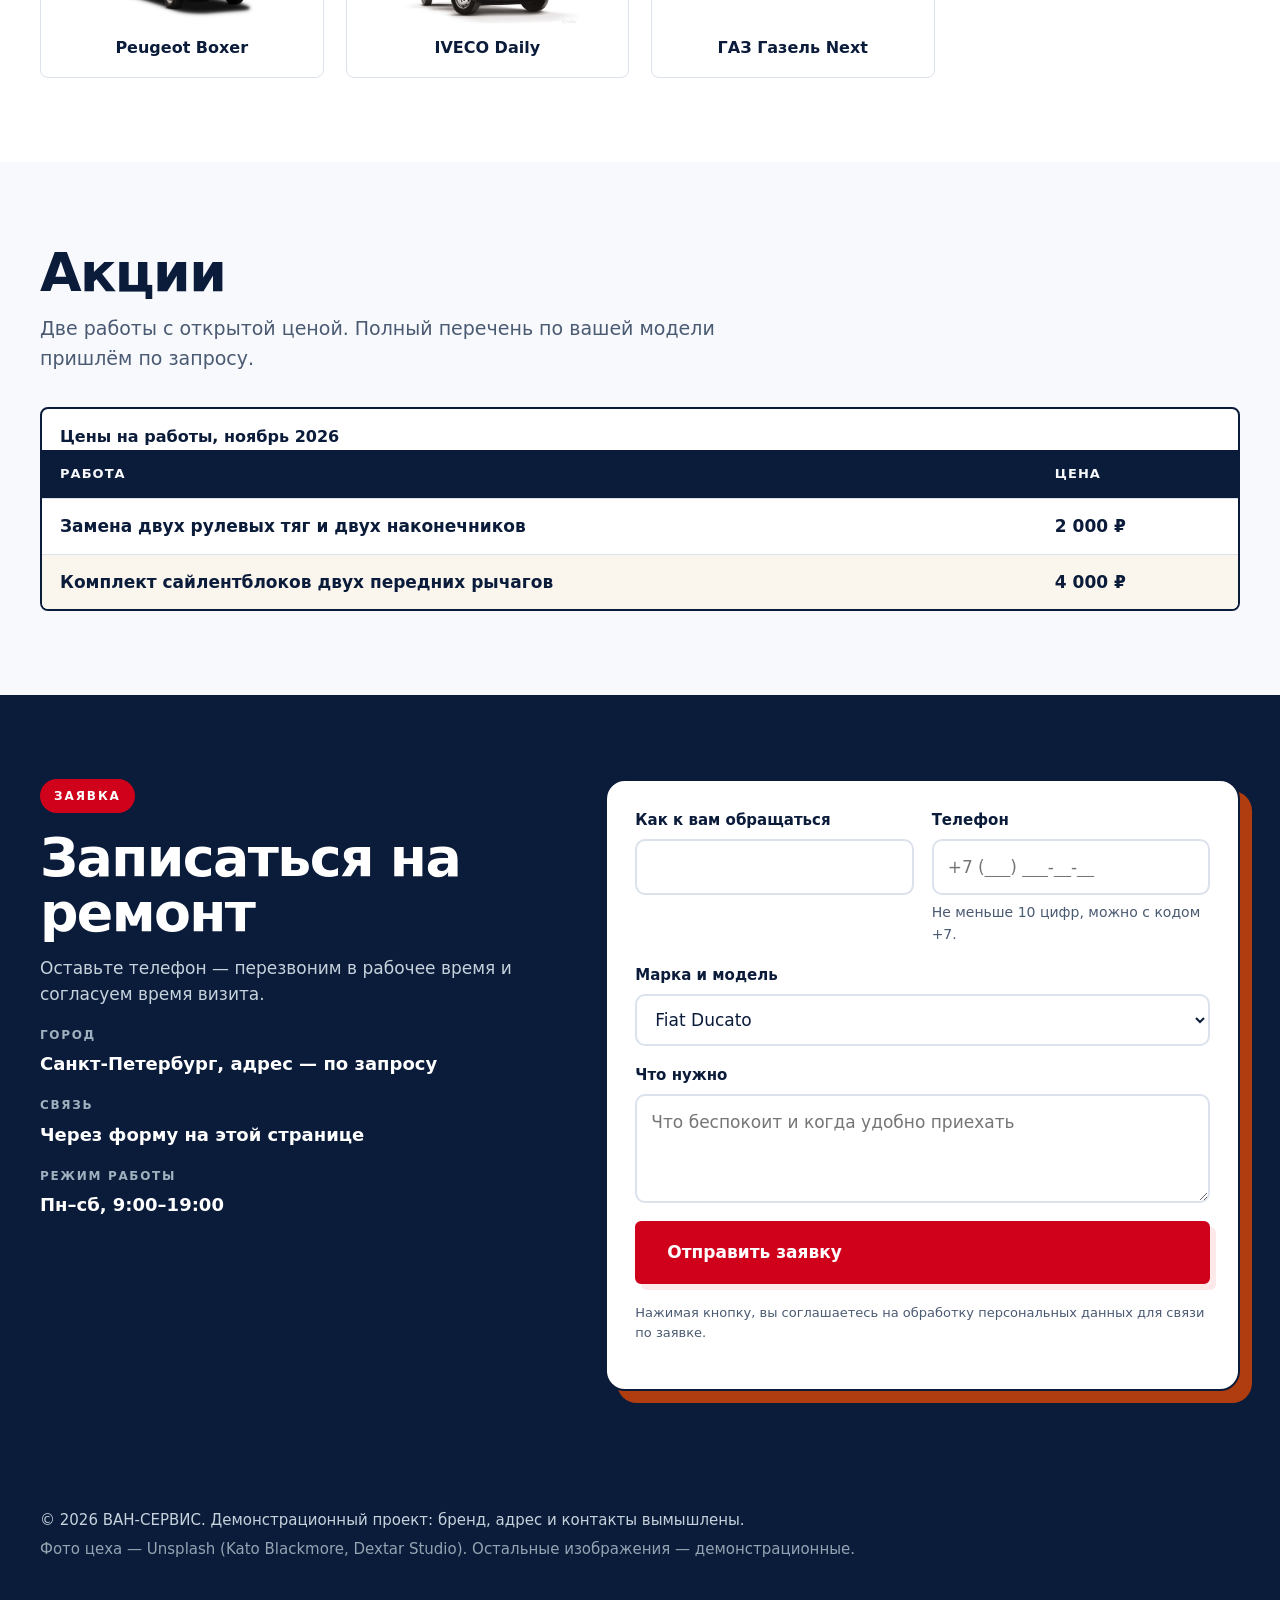
==== commit cd14c16f: "a11y: logo name matches visible text; photo credits contrast; shorter meta description" ====
--- a/van-service/index.html
+++ b/van-service/index.html
@@ -4,7 +4,7 @@
 <meta charset="utf-8">
 <meta name="viewport" content="width=device-width, initial-scale=1">
 <title>Ремонт микроавтобусов — ВАН-СЕРВИС, Санкт-Петербург</title>
-<meta name="description" content="Демонстрационный лендинг автосервиса: ремонт микроавтобусов Fiat Ducato, Ford Transit, Mercedes Sprinter, Renault Master, Peugeot Boxer, IVECO Daily и ГАЗ Газель. Бренд и контакты вымышлены.">
+<meta name="description" content="Демонстрационный лендинг автосервиса: ремонт микроавтобусов Fiat Ducato, Ford Transit, Mercedes Sprinter, Renault Master, ГАЗ Газель. Бренд вымышлен.">
 <link rel="stylesheet" href="styles.css">
 <link rel="stylesheet" href="themes/premium.css">
 <link rel="stylesheet" href="layout-photo-card.css">
@@ -15,7 +15,7 @@
 
 <header class="site-header">
   <div class="wrap header-inner">
-    <a class="logo" href="#top" aria-label="ВАН-СЕРВИС — на главную">
+    <a class="logo" href="#top">
       <span class="logo-mark" aria-hidden="true">V</span>
       <span>VAN<span class="logo-accent">SERVICE</span></span>
     </a>
--- a/van-service/layout-photo-card.css
+++ b/van-service/layout-photo-card.css
@@ -145,7 +145,7 @@
   color: #ffb3b9 !important;
   margin-bottom: 10px !important;
 }
-.photo-credit { font-size: 12px !important; color: #93a4b8 !important; }
+.photo-credit { font-size: 12px !important; color: #55606f !important; }
 
 @media (max-width: 900px) {
   .photo-band img { height: 300px; }
@@ -164,7 +164,7 @@
 .photo-grid li { background: #fff; border-radius: var(--radius); overflow: hidden; }
 .photo-grid img { width: 100%; height: 300px; object-fit: cover; display: block; }
 .photo-caption { margin: 14px 18px 6px; font-weight: 700; font-size: 17px; }
-.photo-credit { margin: 0 18px 16px; font-size: 12px; color: var(--muted); }
+.photo-credit { margin: 0 18px 16px; font-size: 12px; color: #55606f; }
 
 
 
